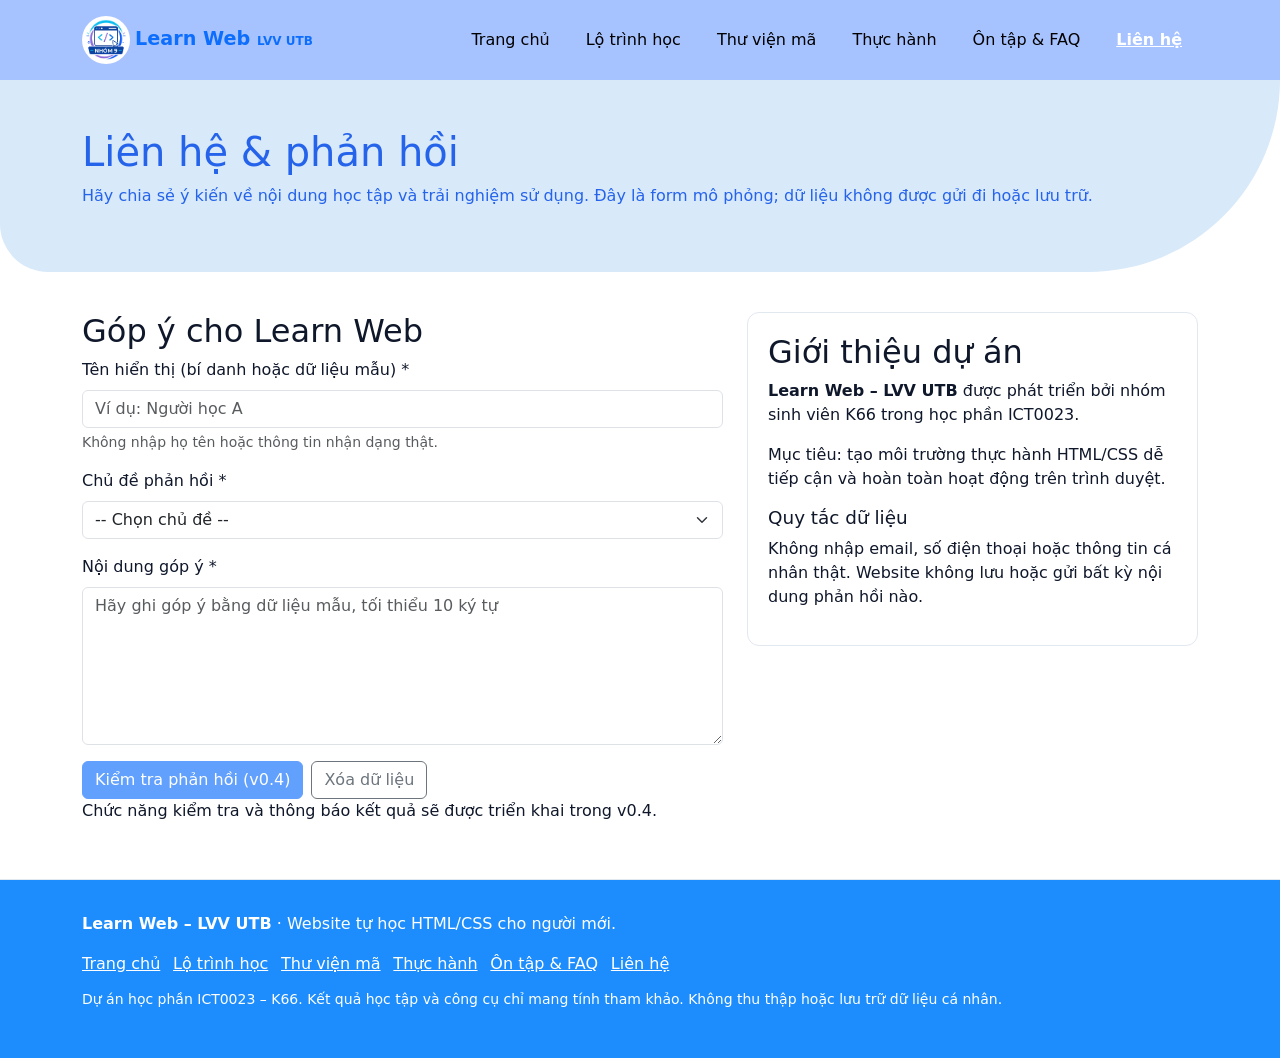
==== contact.html @ ce124f06 "Khởi tạo phiên bản đầu tiên, upfile html" ====
<!DOCTYPE html>
<html lang="vi">
<head>
  <meta charset="UTF-8">
  <meta name="viewport" content="width=device-width, initial-scale=1.0">
  <meta name="description" content="Góp ý mô phỏng cho dự án Learn Web">
  <title>Liên hệ và phản hồi | Learn Web – LVV UTB</title>
  <link rel="stylesheet" href="https://cdn.jsdelivr.net/npm/bootstrap@5.3.3/dist/css/bootstrap.min.css">
  <link rel="stylesheet" href="css/style.css">
  <link rel="icon" href="images/logo.png" type="image/png" sizes="32x32" >
</head>
<body>
  <a class="skip-link" href="#main-content">Bỏ qua menu đến nội dung chính</a>
  <header class="site-header">
    <div class="container header-inner">
      <div class="logo-container">
        <img class="logo" src="images/logo.jpg" alt="Learn Web – LVV UTB" width="48" height="48">
        <a class="site-logo" href="index.html" aria-label="Learn Web – LVV UTB, về trang chủ">Learn Web <span>LVV UTB</span></a>
      </div>      
      <nav class="site-nav" aria-label="Điều hướng chính">
        <ul class="nav nav-list"><li class="nav-item"><a class="nav-link" href="index.html">Trang chủ</a></li>
<li class="nav-item"><a class="nav-link" href="lessons.html">Lộ trình học</a></li>
<li class="nav-item"><a class="nav-link" href="library.html">Thư viện mã</a></li>
<li class="nav-item"><a class="nav-link" href="playground.html">Thực hành</a></li>
<li class="nav-item"><a class="nav-link" href="quiz.html">Ôn tập & FAQ</a></li>
<li class="nav-item"><a class="nav-link active" href="contact.html" aria-current="page">Liên hệ</a></li></ul>
      </nav>
    </div>
  </header>
  <main id="main-content" class="site-main">
    <section class="page-heading"><div class="container"><h1>Liên hệ & phản hồi</h1><p>Hãy chia sẻ ý kiến về nội dung học tập và trải nghiệm sử dụng. Đây là form mô phỏng; dữ liệu không được gửi đi hoặc lưu trữ.</p></div></section>
    <section class="page-section"><div class="container"><div class="row g-4"><div class="col-12 col-lg-7"><h2>Góp ý cho Learn Web</h2><form id="feedback-form" novalidate><div class="mb-3"><label class="form-label" for="feedback-name">Tên hiển thị (bí danh hoặc dữ liệu mẫu) *</label><input class="form-control" id="feedback-name" name="name" type="text" maxlength="60" required placeholder="Ví dụ: Người học A"><p class="form-text">Không nhập họ tên hoặc thông tin nhận dạng thật.</p><p id="name-error" class="field-error" aria-live="polite"></p></div><div class="mb-3"><label class="form-label" for="feedback-topic">Chủ đề phản hồi *</label><select class="form-select" id="feedback-topic" name="topic" required><option value="">-- Chọn chủ đề --</option><option value="content">Nội dung bài học</option><option value="interface">Giao diện</option><option value="features">Công cụ thực hành</option><option value="other">Khác</option></select><p id="topic-error" class="field-error" aria-live="polite"></p></div><div class="mb-3"><label class="form-label" for="feedback-message">Nội dung góp ý *</label><textarea class="form-control" id="feedback-message" name="message" rows="6" minlength="10" maxlength="500" required placeholder="Hãy ghi góp ý bằng dữ liệu mẫu, tối thiểu 10 ký tự"></textarea><p id="message-error" class="field-error" aria-live="polite"></p></div><div class="d-flex gap-2"><button class="btn btn-primary" type="button" id="submit-feedback" disabled>Kiểm tra phản hồi (v0.4)</button><button class="btn btn-outline-secondary" type="reset">Xóa dữ liệu</button></div><p id="feedback-status" role="status">Chức năng kiểm tra và thông báo kết quả sẽ được triển khai trong v0.4.</p></form></div><div class="col-12 col-lg-5"><aside class="content-card"><h2>Giới thiệu dự án</h2><p><strong>Learn Web – LVV UTB</strong> được phát triển bởi nhóm sinh viên K66 trong học phần ICT0023.</p><p>Mục tiêu: tạo môi trường thực hành HTML/CSS dễ tiếp cận và hoàn toàn hoạt động trên trình duyệt.</p><h3>Quy tắc dữ liệu</h3><p>Không nhập email, số điện thoại hoặc thông tin cá nhân thật. Website không lưu hoặc gửi bất kỳ nội dung phản hồi nào.</p></aside></div></div></div></section>
  </main>
  <footer class="site-footer">
    <div class="container">
      <p><strong>Learn Web – LVV UTB</strong> · Website tự học HTML/CSS cho người mới.</p>
      <nav aria-label="Liên kết chân trang" class="footer-nav"><a href="index.html">Trang chủ</a> <a href="lessons.html">Lộ trình học</a> <a href="library.html">Thư viện mã</a> <a href="playground.html">Thực hành</a> <a href="quiz.html">Ôn tập & FAQ</a> <a href="contact.html">Liên hệ</a></nav>
      <p class="small">Dự án học phần ICT0023 – K66. Kết quả học tập và công cụ chỉ mang tính tham khảo. Không thu thập hoặc lưu trữ dữ liệu cá nhân.</p>
    </div>
  </footer>
</body>
</html>
---- css/style.css ----
:root { color-scheme: light; }
body { color: #0f172a; background: #fff; }
a { overflow-wrap: anywhere; }
.site-header {background: #a7c3ff; display: flex; position: sticky; top: 0; z-index: 100;}
.header-inner { padding-top: 1rem; padding-bottom: 1rem; display: flex; flex-wrap: wrap; align-items: center; gap: 1rem; justify-content: space-between; }
.logo { border-radius: 50%; }
.site-logo { font-weight: 700; text-decoration: none; font-size: 1.2rem; }
.site-logo span { font-size: .75rem; }
.nav-list { gap: .25rem; }
.nav-list .nav-link { color: #000000; }
.nav-list .nav-link.active { font-weight: 700; color: #ffffff; text-decoration: underline; }
.hero, .page-heading { background: #d8e9fa; padding: 3rem 0; border-bottom-left-radius: 50px; border-bottom-right-radius: 200px; }
.hero { padding: 4rem 0; color: #2563eb;}
.hero h1 { max-width: 740px; color: #2563eb}
.hero p { max-width: 740px; color: #2563eb}
.page-heading {color: #2563eb;}
.eyebrow, .meta { color: #475569; font-size: .9rem; }
.page-section { padding: 2.5rem 0; }
.page-section > .container > h2 { margin-bottom: 1.2rem; }
.content-card { border: 1px solid #e2e8f0; border-radius: 12px; padding: 1.25rem; }
.content-card h3 { font-size: 1.15rem; }
pre { background: #0f172a; color: #e2e8f0; border-radius: 8px; padding: 1rem; overflow-x: auto; white-space: pre-wrap; overflow-wrap: anywhere; }
pre code { color: inherit; }
.code-input { font-family: Consolas, monospace; }
.preview-frame { width: 100%; height: 220px; border: 1px solid #cbd5e1; background: #fff; }
.faq-item { padding: 1rem; border: 1px solid #e2e8f0; border-radius: 8px; margin-bottom: .75rem; }
.faq-item summary { cursor: pointer; font-weight: 600; }
.faq-item p { margin: 1rem 0 0; }
.field-error { color: #b91c1c; }
.site-footer { background: #1d8dfd; border-top: 1px solid #e2e8f0; padding: 2rem 0; color: white}
.footer-nav { display: flex; gap: .8rem; flex-wrap: wrap; margin-bottom: .8rem; }
.footer-nav a { color: white; }
.skip-link { position: absolute; left: -9999px; top: 0; z-index: 100; background: white; padding: .5rem; }
.skip-link:focus { left: .5rem; }
:focus-visible { outline: 3px solid #2563eb; outline-offset: 3px; }
@media (max-width: 767px) { .header-inner { display: block; } .nav-list { margin-top: 1rem; } .hero { padding: 2.5rem 0; } }
/* Đảm bảo body hoặc container không làm xuất hiện thanh cuộn ngang khi trượt */
html, body {
  overflow-x: hidden;
  width: 100%;
}
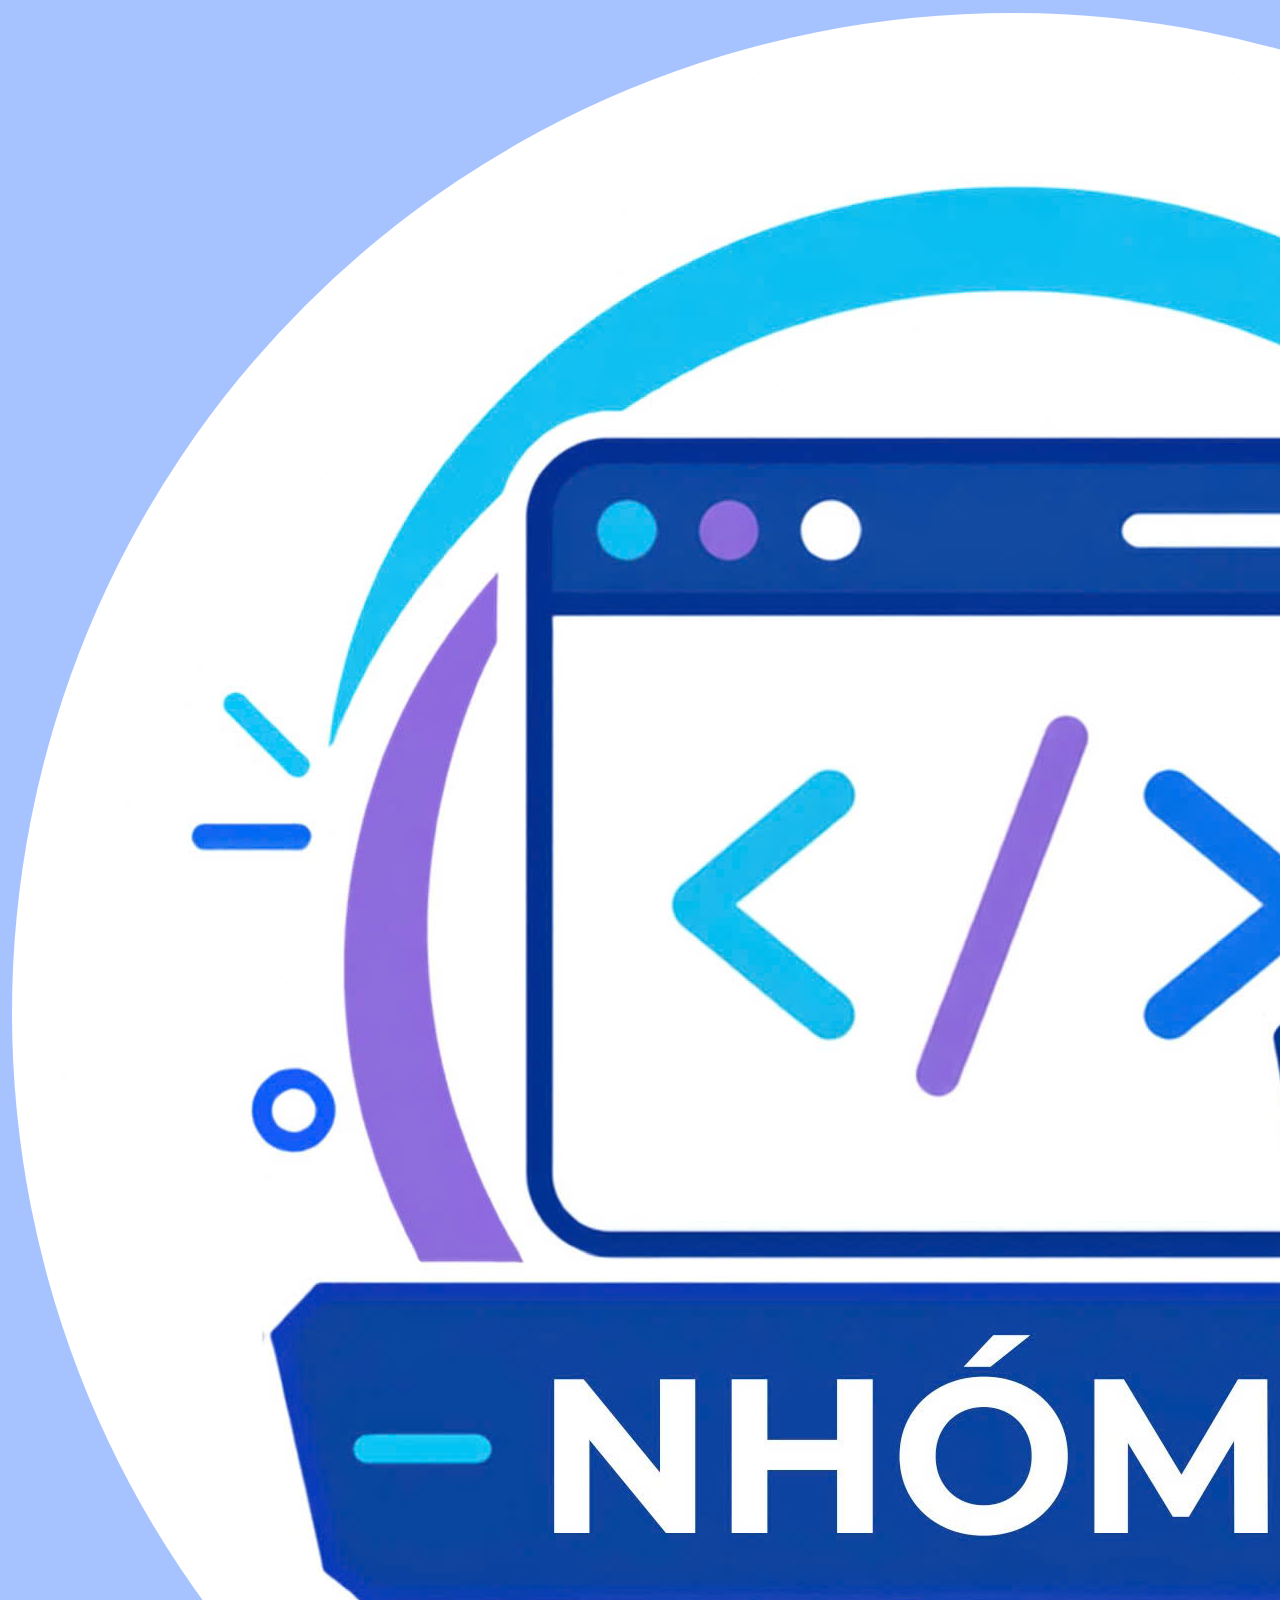
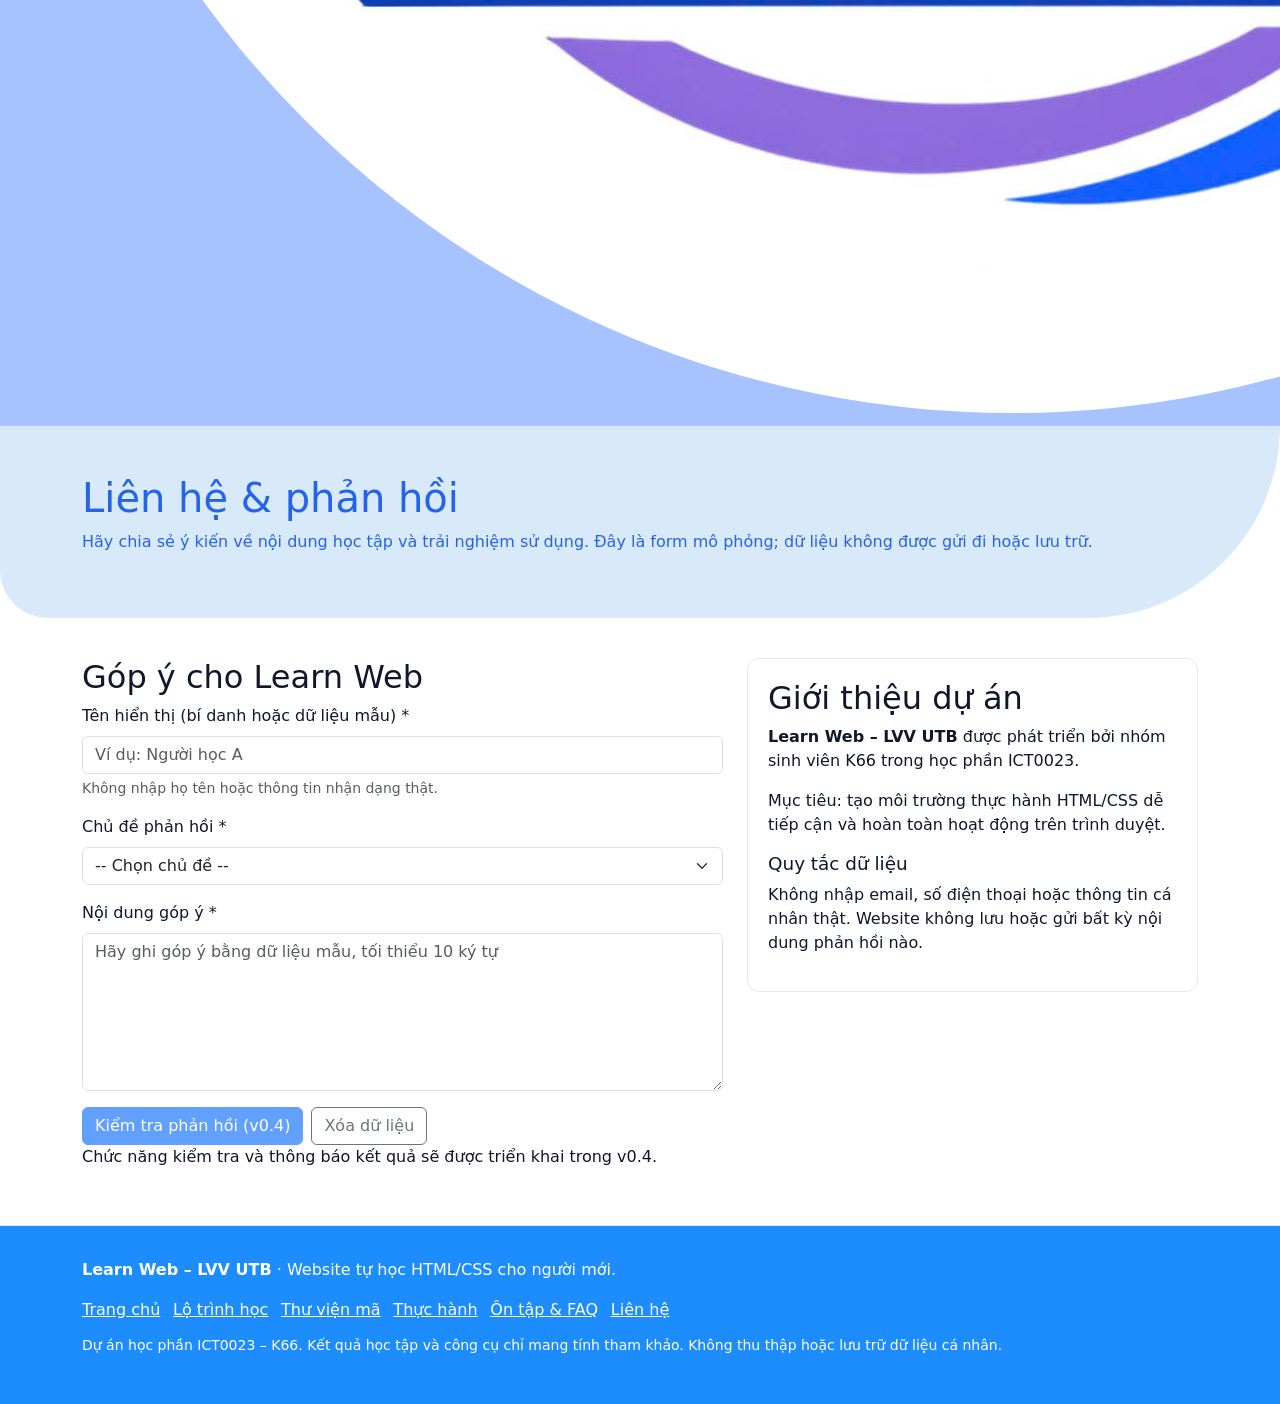
==== commit 0c4c9538: "Add files via upload" ====
--- a/contact.html
+++ b/contact.html
@@ -1,42 +1,97 @@
 <!DOCTYPE html>
 <html lang="vi">
-<head>
-  <meta charset="UTF-8">
-  <meta name="viewport" content="width=device-width, initial-scale=1.0">
-  <meta name="description" content="Góp ý mô phỏng cho dự án Learn Web">
-  <title>Liên hệ và phản hồi | Learn Web – LVV UTB</title>
-  <link rel="stylesheet" href="https://cdn.jsdelivr.net/npm/bootstrap@5.3.3/dist/css/bootstrap.min.css">
-  <link rel="stylesheet" href="css/style.css">
-  <link rel="icon" href="images/logo.png" type="image/png" sizes="32x32" >
-</head>
-<body>
-  <a class="skip-link" href="#main-content">Bỏ qua menu đến nội dung chính</a>
-  <header class="site-header">
-    <div class="container header-inner">
-      <div class="logo-container">
-        <img class="logo" src="images/logo.jpg" alt="Learn Web – LVV UTB" width="48" height="48">
-        <a class="site-logo" href="index.html" aria-label="Learn Web – LVV UTB, về trang chủ">Learn Web <span>LVV UTB</span></a>
-      </div>      
-      <nav class="site-nav" aria-label="Điều hướng chính">
-        <ul class="nav nav-list"><li class="nav-item"><a class="nav-link" href="index.html">Trang chủ</a></li>
-<li class="nav-item"><a class="nav-link" href="lessons.html">Lộ trình học</a></li>
-<li class="nav-item"><a class="nav-link" href="library.html">Thư viện mã</a></li>
-<li class="nav-item"><a class="nav-link" href="playground.html">Thực hành</a></li>
-<li class="nav-item"><a class="nav-link" href="quiz.html">Ôn tập & FAQ</a></li>
-<li class="nav-item"><a class="nav-link active" href="contact.html" aria-current="page">Liên hệ</a></li></ul>
+  <head>
+    <meta charset="utf-8">
+    <meta content="width=device-width, initial-scale=1.0" name="viewport">
+    <meta content="Góp ý mô phỏng cho dự án Learn Web" name="description">
+    <title>Liên hệ và phản hồi | Learn Web – LVV UTB</title>
+    <link rel="icon" href="images/logo.png" type="image/png">
+    <link href="https://cdn.jsdelivr.net/npm/bootstrap@5.3.3/dist/css/bootstrap.min.css" rel="stylesheet">
+    <link href="css/style.css" rel="stylesheet">
+  </head>
+  <body class="page-contact">
+    <a class="skip-link" href="#main-content">Bỏ qua menu đến nội dung chính</a>
+    <header class="site-header">
+      <nav aria-label="Điều hướng chính" class="navbar navbar-expand-lg">
+        <div class="container">
+          <a aria-label="Learn Web – LVV UTB, về trang chủ" class="navbar-brand" href="index.html"><img alt="Logo Learn Web" class="brand-icon" src="images/logo.jpg" style="border-radius: 50%;"><span class="brand-name">Learn Web <small>LVV UTB</small></span></a>
+          <button aria-controls="primaryNav" aria-expanded="false" aria-label="Mở hoặc đóng menu" class="navbar-toggler" data-bs-target="#primaryNav" data-bs-toggle="collapse" type="button"><span class="navbar-toggler-icon"></span></button>
+          <div class="collapse navbar-collapse" id="primaryNav">
+            <ul class="navbar-nav ms-auto align-items-lg-center gap-lg-1">
+              <li class="nav-item"><a class="nav-link" href="index.html">Trang chủ</a></li>
+              <li class="nav-item"><a class="nav-link" href="lessons.html">Lộ trình học</a></li>
+              <li class="nav-item"><a class="nav-link" href="library.html">Thư viện mã</a></li>
+              <li class="nav-item"><a class="nav-link" href="playground.html">Thực hành</a></li>
+              <li class="nav-item"><a class="nav-link" href="quiz.html">Ôn tập &amp; FAQ</a></li>
+              <li class="nav-item"><a aria-current="page" class="nav-link active" href="contact.html">Liên hệ</a></li>
+            </ul>
+          </div>
+        </div>
       </nav>
-    </div>
-  </header>
-  <main id="main-content" class="site-main">
-    <section class="page-heading"><div class="container"><h1>Liên hệ & phản hồi</h1><p>Hãy chia sẻ ý kiến về nội dung học tập và trải nghiệm sử dụng. Đây là form mô phỏng; dữ liệu không được gửi đi hoặc lưu trữ.</p></div></section>
-    <section class="page-section"><div class="container"><div class="row g-4"><div class="col-12 col-lg-7"><h2>Góp ý cho Learn Web</h2><form id="feedback-form" novalidate><div class="mb-3"><label class="form-label" for="feedback-name">Tên hiển thị (bí danh hoặc dữ liệu mẫu) *</label><input class="form-control" id="feedback-name" name="name" type="text" maxlength="60" required placeholder="Ví dụ: Người học A"><p class="form-text">Không nhập họ tên hoặc thông tin nhận dạng thật.</p><p id="name-error" class="field-error" aria-live="polite"></p></div><div class="mb-3"><label class="form-label" for="feedback-topic">Chủ đề phản hồi *</label><select class="form-select" id="feedback-topic" name="topic" required><option value="">-- Chọn chủ đề --</option><option value="content">Nội dung bài học</option><option value="interface">Giao diện</option><option value="features">Công cụ thực hành</option><option value="other">Khác</option></select><p id="topic-error" class="field-error" aria-live="polite"></p></div><div class="mb-3"><label class="form-label" for="feedback-message">Nội dung góp ý *</label><textarea class="form-control" id="feedback-message" name="message" rows="6" minlength="10" maxlength="500" required placeholder="Hãy ghi góp ý bằng dữ liệu mẫu, tối thiểu 10 ký tự"></textarea><p id="message-error" class="field-error" aria-live="polite"></p></div><div class="d-flex gap-2"><button class="btn btn-primary" type="button" id="submit-feedback" disabled>Kiểm tra phản hồi (v0.4)</button><button class="btn btn-outline-secondary" type="reset">Xóa dữ liệu</button></div><p id="feedback-status" role="status">Chức năng kiểm tra và thông báo kết quả sẽ được triển khai trong v0.4.</p></form></div><div class="col-12 col-lg-5"><aside class="content-card"><h2>Giới thiệu dự án</h2><p><strong>Learn Web – LVV UTB</strong> được phát triển bởi nhóm sinh viên K66 trong học phần ICT0023.</p><p>Mục tiêu: tạo môi trường thực hành HTML/CSS dễ tiếp cận và hoàn toàn hoạt động trên trình duyệt.</p><h3>Quy tắc dữ liệu</h3><p>Không nhập email, số điện thoại hoặc thông tin cá nhân thật. Website không lưu hoặc gửi bất kỳ nội dung phản hồi nào.</p></aside></div></div></div></section>
-  </main>
-  <footer class="site-footer">
-    <div class="container">
-      <p><strong>Learn Web – LVV UTB</strong> · Website tự học HTML/CSS cho người mới.</p>
-      <nav aria-label="Liên kết chân trang" class="footer-nav"><a href="index.html">Trang chủ</a> <a href="lessons.html">Lộ trình học</a> <a href="library.html">Thư viện mã</a> <a href="playground.html">Thực hành</a> <a href="quiz.html">Ôn tập & FAQ</a> <a href="contact.html">Liên hệ</a></nav>
-      <p class="small">Dự án học phần ICT0023 – K66. Kết quả học tập và công cụ chỉ mang tính tham khảo. Không thu thập hoặc lưu trữ dữ liệu cá nhân.</p>
-    </div>
-  </footer>
-</body>
+    </header>
+    <main class="site-main" id="main-content">
+      <section class="page-heading">
+        <div class="container">
+          <h1>Liên hệ &amp; phản hồi</h1>
+          <p>Hãy chia sẻ ý kiến về nội dung học tập và trải nghiệm sử dụng. Đây là form mô phỏng; dữ liệu không được gửi đi hoặc lưu trữ.</p>
+        </div>
+      </section>
+      <section class="page-section">
+        <div class="container">
+          <div class="row g-4">
+            <div class="col-12 col-lg-7">
+              <h2>Góp ý cho Learn Web</h2>
+              <form id="feedback-form" novalidate="">
+                <div class="mb-3">
+                  <label class="form-label" for="feedback-name">Tên hiển thị (bí danh hoặc dữ liệu mẫu) *</label>
+                  <input class="form-control" id="feedback-name" maxlength="60" name="name" placeholder="Ví dụ: Người học A" required="" type="text">
+                  <p class="form-text">Không nhập họ tên hoặc thông tin nhận dạng thật.</p>
+                  <p aria-live="polite" class="field-error" id="name-error"></p>
+                </div>
+                <div class="mb-3">
+                  <label class="form-label" for="feedback-topic">Chủ đề phản hồi *</label>
+                  <select class="form-select" id="feedback-topic" name="topic" required=""><option value="">-- Chọn chủ đề --</option><option value="content">Nội dung bài học</option><option value="interface">Giao diện</option><option value="features">Công cụ thực hành</option><option value="other">Khác</option></select>
+                  <p aria-live="polite" class="field-error" id="topic-error"></p>
+                </div>
+                <div class="mb-3">
+                  <label class="form-label" for="feedback-message">Nội dung góp ý *</label>
+                  <textarea class="form-control" id="feedback-message" maxlength="500" minlength="10" name="message" placeholder="Hãy ghi góp ý bằng dữ liệu mẫu, tối thiểu 10 ký tự" required="" rows="6"></textarea>
+                  <p aria-live="polite" class="field-error" id="message-error"></p>
+                </div>
+                <div class="d-flex gap-2">
+                  <button class="btn btn-primary" disabled="" id="submit-feedback" type="button">Kiểm tra phản hồi (v0.4)</button>
+                  <button class="btn btn-outline-secondary" type="reset">Xóa dữ liệu</button>
+                </div>
+                <p id="feedback-status" role="status">Chức năng kiểm tra và thông báo kết quả sẽ được triển khai trong v0.4.</p>
+              </form>
+            </div>
+            <div class="col-12 col-lg-5">
+              <aside class="content-card">
+                <h2>Giới thiệu dự án</h2>
+                <p><strong>Learn Web – LVV UTB</strong> được phát triển bởi nhóm sinh viên K66 trong học phần ICT0023.</p>
+                <p>Mục tiêu: tạo môi trường thực hành HTML/CSS dễ tiếp cận và hoàn toàn hoạt động trên trình duyệt.</p>
+                <h3>Quy tắc dữ liệu</h3>
+                <p>Không nhập email, số điện thoại hoặc thông tin cá nhân thật. Website không lưu hoặc gửi bất kỳ nội dung phản hồi nào.</p>
+              </aside>
+            </div>
+          </div>
+        </div>
+      </section>
+    </main>
+    <footer class="site-footer">
+      <div class="container">
+        <p><strong>Learn Web – LVV UTB</strong> · Website tự học HTML/CSS cho người mới.</p>
+        <nav aria-label="Liên kết chân trang" class="footer-nav">
+          <a href="index.html">Trang chủ</a>
+          <a href="lessons.html">Lộ trình học</a>
+          <a href="library.html">Thư viện mã</a>
+          <a href="playground.html">Thực hành</a>
+          <a href="quiz.html">Ôn tập &amp; FAQ</a>
+          <a href="contact.html">Liên hệ</a>
+        </nav>
+        <p class="small">Dự án học phần ICT0023 – K66. Kết quả học tập và công cụ chỉ mang tính tham khảo. Không thu thập hoặc lưu trữ dữ liệu cá nhân.</p>
+      </div>
+    </footer>
+    <script src="https://cdn.jsdelivr.net/npm/bootstrap@5.3.3/dist/js/bootstrap.bundle.min.js"></script>
+  </body>
 </html>
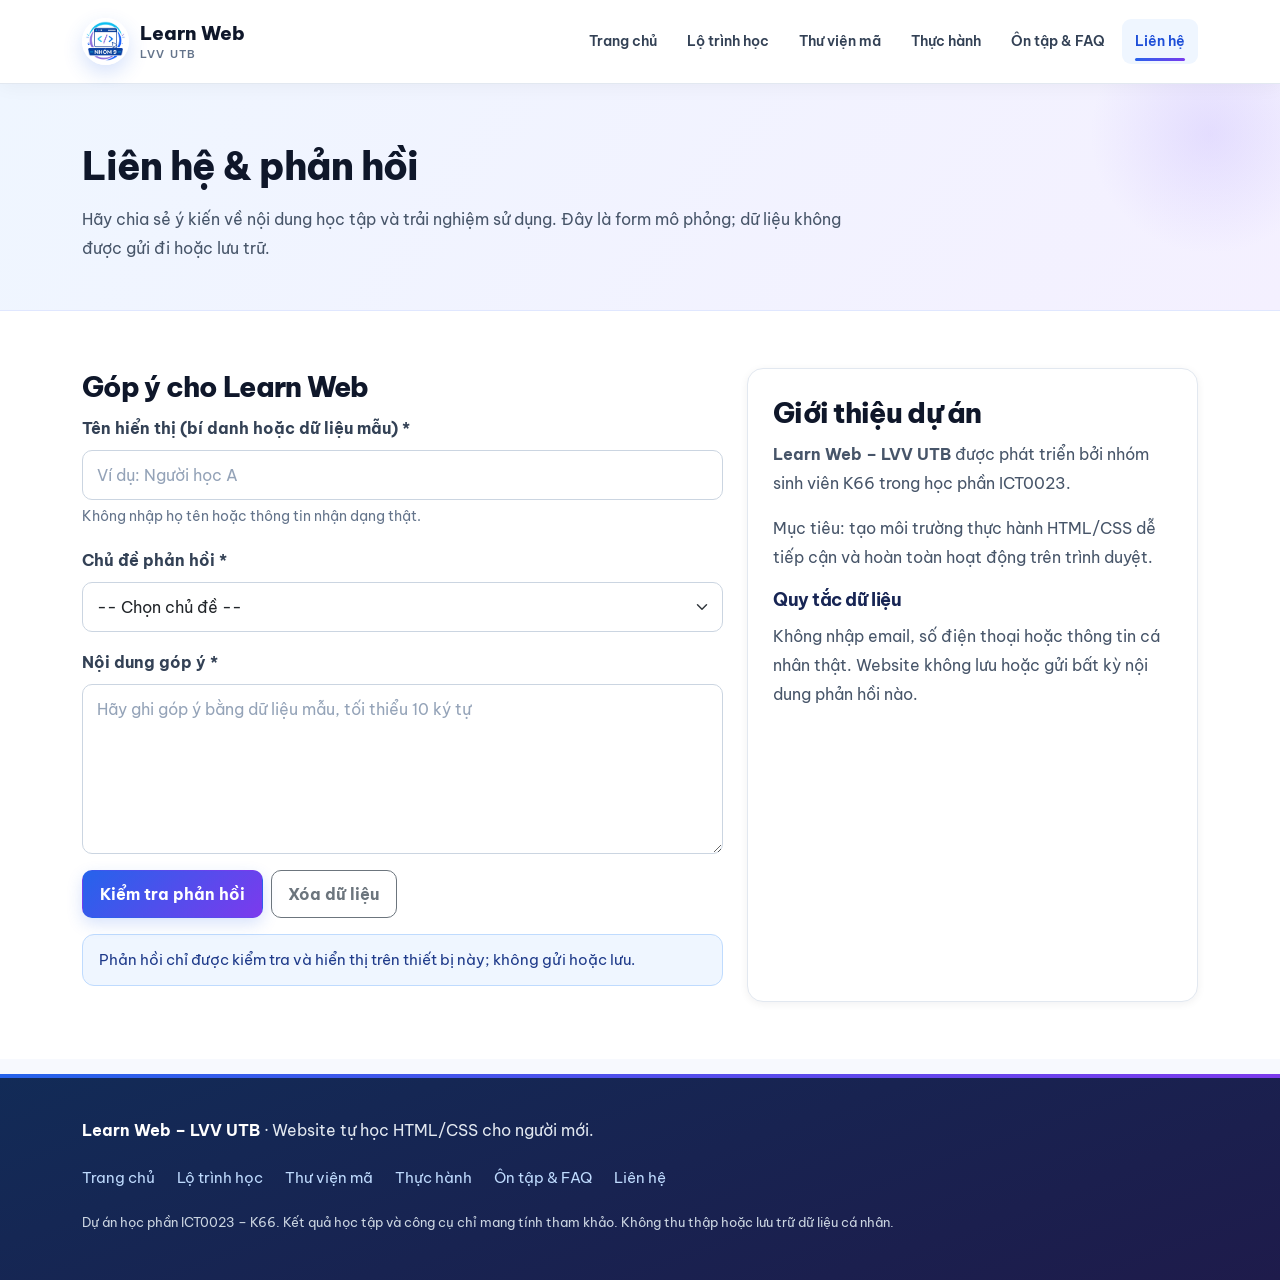
==== commit 66b2e088: "Fix contact" ====
--- a/contact.html
+++ b/contact.html
@@ -59,10 +59,10 @@
                   <p aria-live="polite" class="field-error" id="message-error"></p>
                 </div>
                 <div class="d-flex gap-2">
-                  <button class="btn btn-primary" disabled="" id="submit-feedback" type="button">Kiểm tra phản hồi (v0.4)</button>
+                  <button class="btn btn-primary" id="submit-feedback" type="button">Kiểm tra phản hồi</button>
                   <button class="btn btn-outline-secondary" type="reset">Xóa dữ liệu</button>
                 </div>
-                <p id="feedback-status" role="status">Chức năng kiểm tra và thông báo kết quả sẽ được triển khai trong v0.4.</p>
+                <p id="feedback-status" role="status">Phản hồi chỉ được kiểm tra và hiển thị trên thiết bị này; không gửi hoặc lưu.</p>
               </form>
             </div>
             <div class="col-12 col-lg-5">
@@ -93,5 +93,6 @@
       </div>
     </footer>
     <script src="https://cdn.jsdelivr.net/npm/bootstrap@5.3.3/dist/js/bootstrap.bundle.min.js"></script>
-  </body>
+    <script src="js/contact.js" defer></script>
+</body>
 </html>
--- a/css/style.css
+++ b/css/style.css
@@ -1,41 +1,809 @@
-:root { color-scheme: light; }
-body { color: #0f172a; background: #fff; }
-a { overflow-wrap: anywhere; }
-.site-header {background: #a7c3ff; display: flex; position: sticky; top: 0; z-index: 100;}
-.header-inner { padding-top: 1rem; padding-bottom: 1rem; display: flex; flex-wrap: wrap; align-items: center; gap: 1rem; justify-content: space-between; }
-.logo { border-radius: 50%; }
-.site-logo { font-weight: 700; text-decoration: none; font-size: 1.2rem; }
-.site-logo span { font-size: .75rem; }
-.nav-list { gap: .25rem; }
-.nav-list .nav-link { color: #000000; }
-.nav-list .nav-link.active { font-weight: 700; color: #ffffff; text-decoration: underline; }
-.hero, .page-heading { background: #d8e9fa; padding: 3rem 0; border-bottom-left-radius: 50px; border-bottom-right-radius: 200px; }
-.hero { padding: 4rem 0; color: #2563eb;}
-.hero h1 { max-width: 740px; color: #2563eb}
-.hero p { max-width: 740px; color: #2563eb}
-.page-heading {color: #2563eb;}
-.eyebrow, .meta { color: #475569; font-size: .9rem; }
-.page-section { padding: 2.5rem 0; }
-.page-section > .container > h2 { margin-bottom: 1.2rem; }
-.content-card { border: 1px solid #e2e8f0; border-radius: 12px; padding: 1.25rem; }
-.content-card h3 { font-size: 1.15rem; }
-pre { background: #0f172a; color: #e2e8f0; border-radius: 8px; padding: 1rem; overflow-x: auto; white-space: pre-wrap; overflow-wrap: anywhere; }
-pre code { color: inherit; }
-.code-input { font-family: Consolas, monospace; }
-.preview-frame { width: 100%; height: 220px; border: 1px solid #cbd5e1; background: #fff; }
-.faq-item { padding: 1rem; border: 1px solid #e2e8f0; border-radius: 8px; margin-bottom: .75rem; }
-.faq-item summary { cursor: pointer; font-weight: 600; }
-.faq-item p { margin: 1rem 0 0; }
-.field-error { color: #b91c1c; }
-.site-footer { background: #1d8dfd; border-top: 1px solid #e2e8f0; padding: 2rem 0; color: white}
-.footer-nav { display: flex; gap: .8rem; flex-wrap: wrap; margin-bottom: .8rem; }
-.footer-nav a { color: white; }
-.skip-link { position: absolute; left: -9999px; top: 0; z-index: 100; background: white; padding: .5rem; }
-.skip-link:focus { left: .5rem; }
-:focus-visible { outline: 3px solid #2563eb; outline-offset: 3px; }
-@media (max-width: 767px) { .header-inner { display: block; } .nav-list { margin-top: 1rem; } .hero { padding: 2.5rem 0; } }
-/* Đảm bảo body hoặc container không làm xuất hiện thanh cuộn ngang khi trượt */
-html, body {
-  overflow-x: hidden;
+@import url("https://fonts.googleapis.com/css2?family=Be+Vietnam+Pro:wght@400;500;600;700;800&display=swap");
+:root {
+  --brand: #2563eb;
+  --brand-dark: #1d4ed8;
+  --accent: #7c3aed;
+  --ink: #0f172a;
+  --muted: #64748b;
+  --canvas: #f7f9fe;
+  --line: #e2e8f0;
+  --surface: #fff;
+  --round: 16px;
+}
+* {
+  box-sizing: border-box;
+}
+html {
+  scroll-behavior: smooth;
+}
+body {
+  font-family: "Be Vietnam Pro",system-ui,-apple-system,"Segoe UI",sans-serif;
+  background: var(--canvas);
+  color: var(--ink);
+  line-height: 1.75;
+  margin: 0;
+}
+a {
+  overflow-wrap: anywhere;
+}
+img {
+  max-width: 100%;
+}
+h1, h2, h3 {
+  line-height: 1.35;
+  letter-spacing: -.025em;
+  font-weight: 700;
+}
+h2 {
+  font-size: clamp(1.45rem,2.2vw,2rem);
+}
+h3 {
+  font-size: 1.15rem;
+}
+p {
+  margin-bottom: 1rem;
+}
+:focus-visible {
+  outline: 3px solid #f59e0b !important;
+  outline-offset: 3px;
+}
+.skip-link {
+  position: fixed;
+  top: -120px;
+  left: 12px;
+  z-index: 2000;
+  background: #fff;
+  color: var(--brand);
+  padding: 10px 16px;
+  border-radius: 8px;
+}
+.skip-link:focus {
+  top: 12px;
+}
+.site-header {
+  position: sticky;
+  top: 0;
+  z-index: 1030;
+  background: rgba(255,255,255,.97);
+  border-bottom: 1px solid var(--line);
+  box-shadow: 0 3px 18px rgba(15,23,42,.045);
+}
+.site-header .navbar {
+  padding: 13px 0;
+}
+.navbar-brand {
+  display: flex;
+  align-items: center;
+  gap: 11px;
+  color: var(--ink);
+  white-space: normal;
+  margin-right: 20px;
+}
+.brand-icon {
+  display: inline-grid;
+  place-items: center;
+  background: linear-gradient(135deg,var(--brand),var(--accent));
+  color: #fff;
+  border-radius: 12px;
+  width: 47px;
+  height: 47px;
+  font-size: 1rem;
+  font-weight: 800;
+  box-shadow: 0 8px 20px #2563eb30;
+}
+.brand-name {
+  display: flex;
+  flex-direction: column;
+  font-size: 1.17rem;
+  font-weight: 800;
+  line-height: 1.22;
+}
+.brand-name small {
+  font-weight: 600;
+  font-size: .66rem;
+  color: var(--muted);
+  letter-spacing: .11em;
+  margin-top: 3px;
+}
+.navbar-nav .nav-link {
+  border-radius: 9px;
+  color: #334155;
+  font-weight: 600;
+  font-size: .85rem;
+  padding: 10px 13px !important;
+  transition: background .2s,color .2s;
+}
+.navbar-nav .nav-link:hover, .navbar-nav .nav-link.active {
+  background: #eff6ff;
+  color: var(--brand-dark);
+}
+.navbar-toggler {
+  border-color: var(--line);
+  padding: 7px 10px;
+}
+.hero {
+  position: relative;
+  background: radial-gradient(circle at 88% 7%,#e2e5ff 0,transparent 38%),linear-gradient(125deg,#eff6ff,#fbfcff 65%);
+  padding: clamp(55px,7vw,105px) 0 70px;
+  overflow: hidden;
+}
+.hero-inner {
+  display: grid;
+  grid-template-columns: minmax(0,1.05fr) minmax(0,.95fr);
+  gap: clamp(20px,5vw,75px);
+  align-items: center;
+}
+.hero-inner>p {
+  grid-column: 1;
+  margin: 0 0 8px;
+}
+.hero-inner>.eyebrow {
+  align-self: end;
+}
+.hero-inner>h1 {
+  grid-column: 1;
+  font-size: clamp(2.1rem,4.3vw,3.65rem);
+  line-height: 1.18;
+  color: var(--ink);
+  margin: 3px 0 12px;
+  font-weight: 800;
+}
+.hero-inner>p:not(.eyebrow) {
+  color: #475569;
+  font-size: 1rem;
+  max-width: 570px;
+}
+.hero-inner>p:has(.btn) {
+  margin-top: 16px;
+  display: flex;
+  gap: 12px;
+  flex-wrap: wrap;
+}
+.eyebrow {
+  font-weight: 700;
+  color: var(--brand-dark);
+  font-size: .82rem;
+  letter-spacing: .03em;
+  text-transform: uppercase;
+}
+.hero-illustration {
+  grid-column: 2;
+  grid-row: 1 / span 4;
+  background: #111b30;
+  box-shadow: 0 25px 60px #17255425;
+  border: 1px solid #334155;
+  border-radius: 20px;
+  overflow: hidden;
+  transform: rotate(1deg);
+}
+.editor-head {
+  height: 45px;
+  background: #18263e;
+  display: flex;
+  align-items: center;
+  gap: 6px;
+  padding: 0 14px;
+  border-bottom: 1px solid #334155;
+}
+.editor-dot {
+  display: inline-block;
+  width: 10px;
+  height: 10px;
+  border-radius: 50%;
+  background: #f87171;
+}
+.editor-dot:nth-child(2) {
+  background: #fbbf24;
+}
+.editor-dot:nth-child(3) {
+  background: #34d399;
+}
+.editor-filename {
+  margin-left: 12px;
+  font: 500 .76rem Consolas,monospace;
+  color: #94a3b8;
+}
+.editor-body {
+  padding: 24px 14px;
+  font: clamp(.68rem,1.3vw,.93rem)/1.9 Consolas,monospace;
+  color: #e2e8f0;
+}
+.editor-body p {
+  margin: 0;
+  white-space: nowrap;
+}
+.line-no {
+  display: inline-block;
+  color: #64748b;
+  width: 30px;
+  user-select: none;
+}
+.syntax-blue {
+  color: #7dd3fc;
+}
+.syntax-gold {
+  color: #fcd34d;
+}
+.syntax-muted {
+  color: #94a3b8;
+}
+.editor-output {
+  background: #1e293b;
+  padding: 12px 17px;
+  color: #cbd5e1;
+  font-size: .8rem;
+}
+.editor-output span {
+  color: #4ade80;
+}
+.btn {
+  font-weight: 650;
+  border-radius: 10px;
+  padding: .7rem 1.05rem;
+  transition: transform .2s,box-shadow .2s;
+}
+.btn:hover:not(:disabled) {
+  transform: translateY(-1px);
+}
+.btn-primary {
+  background: var(--brand);
+  border-color: var(--brand);
+}
+.btn-primary:hover {
+  background: var(--brand-dark);
+  border-color: var(--brand-dark);
+  box-shadow: 0 8px 18px #2563eb30;
+}
+.btn-outline-primary {
+  color: var(--brand-dark);
+  border-color: #a5b4fc;
+  background: white;
+}
+.btn-hero-info {
+  background: transparent;
+  color: var(--brand-dark);
+  border: 1px solid transparent;
+}
+.btn:disabled {
+  opacity: .58;
+  cursor: not-allowed;
+}
+.page-heading {
+  background: linear-gradient(125deg,#eff6ff,#f4f0ff);
+  padding: 57px 0 48px;
+  border-bottom: 1px solid #e0e7ff;
+}
+.page-heading h1 {
+  font-size: clamp(1.85rem,3vw,2.7rem);
+  margin: 0 0 12px;
+}
+.page-heading p {
+  color: #475569;
+  max-width: 790px;
+  margin: 0;
+}
+.page-section {
+  padding: 57px 0;
+}
+.page-section+.page-section {
+  padding-top: 14px;
+}
+.page-section>.container>h2 {
+  margin: 0 0 24px;
+}
+.page-section:nth-of-type(even) {
+  background: #fff;
+}
+.content-card {
+  height: 100%;
+  border: 1px solid var(--line);
+  background: #fff;
+  border-radius: var(--round);
+  padding: 25px;
+  box-shadow: 0 4px 15px #0f172a08;
+  transition: border-color .2s,box-shadow .2s,transform .2s;
+}
+.content-card:hover {
+  border-color: #c7d2fe;
+  box-shadow: 0 13px 30px #1e3a8a0f;
+  transform: translateY(-2px);
+}
+.content-card h3 {
+  color: #172554;
+  margin: 6px 0 10px;
+  font-size: 1.13rem;
+}
+.content-card p {
+  color: #475569;
+}
+.content-card .meta, .meta {
+  font-size: .79rem;
+  font-weight: 700;
+  color: var(--brand-dark);
+  letter-spacing: .025em;
+}
+.content-card a {
+  font-weight: 650;
+}
+.steps {
+  counter-reset: step;
+  list-style: none;
+  padding: 0;
+  display: grid;
+  grid-template-columns: repeat(4,minmax(0,1fr));
+  gap: 16px;
+}
+.steps li {
+  background: #fff;
+  border: 1px solid var(--line);
+  border-radius: 15px;
+  padding: 23px 18px;
+}
+.steps li::before {
+  counter-increment: step;
+  content: counter(step,decimal-leading-zero);
+  display: block;
+  color: var(--brand);
+  font-size: 1.7rem;
+  font-weight: 800;
+  margin-bottom: 10px;
+}
+.lesson-card {
+  border-top: 4px solid #60a5fa;
+}
+.lesson-article {
+  background: #fff;
+  border: 1px solid var(--line);
+  padding: clamp(20px,3vw,36px);
+  border-radius: var(--round);
+  max-width: 960px;
+}
+.lesson-article h3 {
+  margin-top: 22px;
+}
+.lesson-article h3:first-child {
+  margin-top: 0;
+}
+.lesson-article code, .content-card code {
+  overflow-wrap: anywhere;
+}
+pre {
+  font: .88rem/1.65 Consolas,"Courier New",monospace;
+  background: #101c31;
+  color: #dbeafe;
+  border-radius: 10px;
+  padding: 19px;
+  overflow-x: auto;
+  white-space: pre;
+  max-width: 100%;
+}
+pre code {
+  color: inherit;
+}
+.snippet-card {
+  border-top: 3px solid #a5b4fc;
+}
+.snippet-card pre {
+  font-size: .79rem;
+  margin-top: 14px;
+  min-height: 75px;
+}
+.filter-form {
+  margin-top: 27px;
+  background: #fff;
+  border: 1px solid #e2e8f0;
+  border-radius: 15px;
+  padding: 20px 13px;
+  box-shadow: 0 7px 24px #0f172a0c;
+}
+.form-label {
+  font-weight: 650;
+  color: #334155;
+}
+.form-control, .form-select {
+  padding: .75rem .9rem;
+  border-radius: 10px;
+  border-color: #cbd5e1;
+}
+.form-control:focus, .form-select:focus {
+  border-color: #60a5fa;
+  box-shadow: 0 0 0 .2rem #2563eb17;
+}
+.form-control:disabled, .form-select:disabled {
+  background: #f1f5f9;
+}
+.form-text {
+  color: var(--muted);
+}
+.field-error {
+  color: #b91c1c;
+  font-size: .88rem;
+}
+.code-input {
+  font-family: Consolas,"Courier New",monospace;
+  line-height: 1.65;
+  background: #111c30;
+  color: #e2e8f0;
+  border-color: #334155;
+}
+.code-input:focus {
+  background: #111c30;
+  color: #fff;
+}
+.preview-frame {
   width: 100%;
-}+  height: 365px;
+  background: white;
+  border: 1px solid var(--line);
+  border-radius: 10px;
+}
+.quiz-card {
+  height: auto;
+  padding: 25px;
+  margin-bottom: 20px !important;
+}
+.quiz-card legend {
+  float: none;
+  width: auto;
+  font-weight: 700;
+  color: var(--ink);
+  font-size: 1.08rem;
+  margin-bottom: 16px;
+}
+.form-check {
+  padding-top: 5px;
+  padding-bottom: 5px;
+}
+.faq-item {
+  padding: 0;
+  background: #fff;
+  border: 1px solid var(--line);
+  border-radius: 12px;
+  margin-bottom: 12px;
+  overflow: hidden;
+}
+.faq-item summary {
+  cursor: pointer;
+  font-weight: 650;
+  padding: 18px 22px;
+  list-style-position: inside;
+}
+.faq-item[open] summary {
+  color: var(--brand);
+  background: #eff6ff;
+}
+.faq-item p {
+  padding: 15px 22px;
+  margin: 0;
+  color: #475569;
+}
+.site-footer {
+  margin-top: 15px;
+  background: #122b57;
+  color: #e2e8f0;
+  padding: 42px 0 30px;
+}
+.site-footer strong {
+  color: #fff;
+}
+.footer-nav {
+  display: flex;
+  flex-wrap: wrap;
+  column-gap: 22px;
+  row-gap: 8px;
+  margin: 20px 0;
+}
+.footer-nav a {
+  color: #bfdbfe;
+  text-decoration: none;
+  font-size: .91rem;
+}
+.footer-nav a:hover {
+  text-decoration: underline;
+  color: #fff;
+}
+.site-footer .small {
+  color: #cbd5e1;
+  font-size: .8rem;
+  max-width: 900px;
+}
+.modal-content {
+  border: 0;
+  border-radius: 17px;
+  box-shadow: 0 20px 60px #0f172a30;
+}
+@media (max-width:991.98px) {
+  .site-header .navbar-collapse {
+    padding: 15px 0 6px;
+  }
+  .hero-inner {
+    grid-template-columns: 1fr;
+  }
+  .hero-inner>p, .hero-inner>h1, .hero-illustration {
+    grid-column: 1;
+    grid-row: auto;
+  }
+  .hero-illustration {
+    max-width: 610px;
+    width: 100%;
+    transform: none;
+  }
+  .steps {
+    grid-template-columns: repeat(2,minmax(0,1fr));
+  }
+}
+@media (max-width:575.98px) {
+  .hero {
+    padding: 50px 0;
+  }
+  .hero-inner>h1 {
+    font-size: 2.05rem;
+  }
+  .editor-body {
+    font-size: .63rem;
+    padding: 16px 8px;
+  }
+  .line-no {
+    width: 22px;
+  }
+  .page-heading {
+    padding: 42px 0;
+  }
+  .page-section {
+    padding: 36px 0;
+  }
+  .page-section+.page-section {
+    padding-top: 10px;
+  }
+  .content-card {
+    padding: 19px;
+  }
+  .steps {
+    grid-template-columns: 1fr;
+  }
+  .footer-nav {
+    gap: 11px 16px;
+  }
+  .site-header .navbar {
+    padding: 10px 0;
+  }
+  .brand-name {
+    font-size: 1.02rem;
+  }
+}
+@media (prefers-reduced-motion:reduce) {
+  *, *::before, *::after {
+    scroll-behavior: auto !important;
+    transition: none !important;
+    animation: none !important;
+  }
+}
+
+/* Bài giảng kiểu W3Schools (lesson.html, lessons.html) */
+.lesson-card{position:relative}
+.lesson-card h3 a{color:inherit;text-decoration:none}
+.lesson-card h3 a:hover{color:var(--brand-dark)}
+
+.lesson-layout{display:grid;grid-template-columns:290px minmax(0,1fr);gap:24px;align-items:start}
+
+.lesson-sidebar{position:sticky;top:96px;max-height:calc(100vh - 116px);overflow:auto;
+  background:var(--surface);border:1px solid var(--line);border-radius:var(--round);
+  padding:18px 14px;box-shadow:0 4px 15px #0f172a08}
+.lesson-sidebar h2{font-size:.82rem;font-weight:700;text-transform:uppercase;letter-spacing:.03em;
+  color:var(--brand-dark);margin:6px 8px 8px}
+.lesson-sidebar ul{list-style:none;margin:0 0 14px;padding:0}
+.lesson-sidebar a{display:block;padding:8px 12px;border-radius:9px;color:#334155;
+  text-decoration:none;font-size:.88rem;font-weight:600;overflow-wrap:normal;transition:background .2s,color .2s}
+.lesson-sidebar a:hover{background:#eff6ff;color:var(--brand-dark)}
+.lesson-sidebar a.active{background:var(--brand);color:#fff}
+
+.lesson-content{background:var(--surface);border:1px solid var(--line);border-radius:var(--round);
+  padding:clamp(20px,3vw,36px);min-width:0;box-shadow:0 4px 15px #0f172a08}
+.lesson-content h1{font-size:clamp(1.6rem,3vw,2.3rem);font-weight:800;margin:4px 0 8px}
+.lesson-content h2{font-size:1.3rem;margin:30px 0 12px;padding-bottom:8px;border-bottom:1px solid var(--line)}
+.lesson-content p code{background:#eff6ff;color:var(--brand-dark);padding:2px 7px;border-radius:6px;font-size:.88em}
+.lesson-content pre{margin:0 0 1.2rem}
+
+.lesson-progress{height:6px;background:var(--line);border-radius:3px;margin:10px 0 18px;overflow:hidden}
+.lesson-progress span{display:block;height:100%;background:linear-gradient(90deg,var(--brand),var(--accent));border-radius:3px}
+
+.lesson-note,.lesson-exercise{padding:14px 18px;border-radius:0 12px 12px 0;margin:1.2rem 0}
+.lesson-note{border-left:4px solid var(--brand);background:#eff6ff}
+.lesson-exercise{border-left:4px solid #16a34a;background:#f0fdf4}
+
+.tryit{border:1px solid var(--line);border-radius:var(--round);overflow:hidden;margin:1rem 0 1.4rem}
+.tryit-head{background:#18263e;color:#cbd5e1;padding:11px 16px;font-size:.85rem;font-weight:600}
+.tryit-grid{display:grid;grid-template-columns:1fr 1fr}
+.tryit-grid textarea{width:100%;min-height:260px;border:0;border-right:1px solid #334155;padding:14px;
+  font:.85rem/1.65 Consolas,"Courier New",monospace;resize:vertical;background:#111c30;color:#e2e8f0}
+.tryit-grid iframe{width:100%;min-height:260px;border:0;background:#fff}
+.tryit-actions{padding:10px 16px;background:#f1f5f9;display:flex;gap:8px;border-top:1px solid var(--line)}
+.tryit-actions .btn{padding:.4rem .9rem}
+
+.lesson-nav{display:flex;justify-content:space-between;gap:10px;flex-wrap:wrap;margin-top:32px}
+
+@media(max-width:991.98px){
+ .lesson-layout{grid-template-columns:1fr}
+ .lesson-sidebar{position:static;max-height:240px}
+ .tryit-grid{grid-template-columns:1fr}
+ .tryit-grid textarea{border-right:0;border-bottom:1px solid #334155}
+}
+
+/* =====================================================================
+   MODERN EDUCATION LAYER  (branch D.Anh_task)
+   Chỉ GHI ĐÈ / BỔ SUNG, không xóa quy tắc cũ. Chi tiết: docs/CSS_CHANGELOG.md
+   Mục lục:
+   M1 Design tokens (biến mới)      
+   M2 Typography & cơ bản           M9  FAQ (details/summary)
+   M3 Thanh điều hướng              M10 Footer
+   M4 Hero                          M11 Trang bài giảng (lesson.html)
+   M5 Nút bấm                       M12 Responsive / Print
+   M6 Thẻ, badge, tiêu đề mục       M13 — Class MỚI
+   M7  Các khối thông báo           M14 — Điều hướng bài học trên điện thoại
+   M8  Form & trắc nghiệm
+   ===================================================================== */
+
+/* M1 — Design tokens: BIẾN MỚI (biến cũ --brand, --accent... giữ nguyên) */
+:root {
+  --sun: #f59e0b;
+  --mint: #10b981;
+  --brand-soft: #eff6ff;
+  --accent-soft: #f3e8ff;
+  --grad-brand: linear-gradient(135deg, var(--brand), var(--accent));
+  --shadow-sm: 0 2px 8px rgba(15,23,42,.06);
+  --shadow-md: 0 10px 30px rgba(30,58,138,.10);
+  --shadow-lg: 0 24px 60px rgba(30,58,138,.16);
+  --round-sm: 10px;
+  --round-lg: 24px;
+  --ease: cubic-bezier(.2,.7,.2,1);
+}
+
+/* M2 — Typography & cơ bản */
+::selection { background: #c7d2fe; color: var(--ink); }
+h1 { font-weight: 800; }
+h2 { font-weight: 800; }
+p { line-height: 1.8; }
+.page-heading { position: relative; overflow: hidden; }
+.page-heading::after {
+  content: ""; position: absolute; right: -60px; top: -80px; width: 260px; height: 260px;
+  border-radius: 50%; background: radial-gradient(circle, #c4b5fd55, transparent 65%); pointer-events: none;
+}
+.page-heading .container { position: relative; z-index: 1; }
+
+/* M3 — Thanh điều hướng: gạch chân gradient cho mục đang mở */
+.navbar-nav .nav-link { position: relative; font-size: .9rem; }
+.navbar-nav .nav-link.active { background: var(--brand-soft); }
+.navbar-nav .nav-link.active::after {
+  content: ""; position: absolute; left: 13px; right: 13px; bottom: 3px; height: 3px;
+  border-radius: 3px; background: var(--grad-brand);
+}
+
+/* M4 — Hero: đốm màu trang trí (không cần sửa HTML) + nhãn dạng viên thuốc */
+.hero::before, .hero::after { content: ""; position: absolute; border-radius: 50%; pointer-events: none; }
+.hero::before { width: 420px; height: 420px; right: -140px; top: -160px; background: radial-gradient(circle, #c7d2fe99, transparent 65%); }
+.hero::after  { width: 320px; height: 320px; left: -120px; bottom: -150px; background: radial-gradient(circle, #fde68a77, transparent 65%); }
+.hero-inner { position: relative; z-index: 1; }
+.hero-inner > .eyebrow {
+  justify-self: start; background: #fff; border: 1px solid #c7d2fe; border-radius: 999px;
+  padding: 5px 14px; box-shadow: var(--shadow-sm);
+}
+.hero-illustration { box-shadow: var(--shadow-lg); }
+
+/* M5 — Nút bấm */
+.btn-primary { background: var(--grad-brand); border: 1px solid transparent; box-shadow: 0 6px 16px #2563eb2e; }
+.btn-primary:hover, .btn-primary:focus-visible {
+  background: linear-gradient(135deg, var(--brand-dark), #6d28d9); border-color: transparent;
+  box-shadow: 0 10px 22px #4c1d9540;
+}
+.btn-outline-primary:hover { background: var(--brand-soft); color: var(--brand-dark); border-color: var(--brand); }
+.btn-hero-info:hover { background: #2563eb14; color: var(--brand-dark); }
+.btn-outline-secondary { border-radius: var(--round-sm); }
+
+/* M6 — Thẻ nội dung, badge cấp độ, tiêu đề mục */
+.content-card { box-shadow: var(--shadow-sm); transition: border-color .25s var(--ease), box-shadow .25s var(--ease), transform .25s var(--ease); }
+.content-card:hover { box-shadow: var(--shadow-md); }
+.content-card .meta, .meta {           /* .meta → badge dạng viên thuốc */
+  display: inline-block; background: var(--brand-soft); color: var(--brand-dark);
+  padding: 3px 11px; border-radius: 999px; margin: 0 0 6px; line-height: 1.6;
+}
+#html-lessons .lesson-card { border-top-color: var(--brand); }             /* HTML = xanh dương */
+#css-lessons  .lesson-card { border-top-color: var(--accent); }            /* CSS  = tím */
+#css-lessons  .lesson-card .meta { background: var(--accent-soft); color: #6d28d9; }
+.lesson-card p:last-of-type::after {   /* gợi ý hành động trên thẻ bài học */
+  content: "Học ngay →"; display: block; margin-top: 10px; font-size: .88rem; font-weight: 700; color: var(--brand-dark);
+}
+#css-lessons .lesson-card p:last-of-type::after { color: #6d28d9; }
+.snippet-card { border-top-color: var(--sun); }
+.page-section > .container > h2::after {  /* vạch gradient dưới tiêu đề mục */
+  content: ""; display: block; width: 56px; height: 4px; border-radius: 4px; margin-top: 10px; background: var(--grad-brand);
+}
+.steps li { box-shadow: var(--shadow-sm); transition: transform .25s var(--ease), box-shadow .25s var(--ease); }
+.steps li:hover { transform: translateY(-3px); box-shadow: var(--shadow-md); }
+.steps li::before { background: var(--grad-brand); -webkit-background-clip: text; background-clip: text; color: transparent; }
+
+/* M7 — Khối thông báo: dùng lại các #id có sẵn trong HTML */
+#feedback-status, #quiz-result, #playground-message {
+  padding: 12px 16px; border-radius: 12px; background: var(--brand-soft);
+  border: 1px solid #bfdbfe; color: #1e3a8a; font-size: .92rem;
+}
+#feedback-status, #quiz-result { margin-top: 16px; }
+#snippet-empty:not([hidden]) {
+  padding: 28px; text-align: center; background: #fff; border: 2px dashed #cbd5e1; border-radius: var(--round); color: var(--muted);
+}
+
+/* M8 — Form & trắc nghiệm */
+.form-check-input:checked { background-color: var(--brand); border-color: var(--brand); }
+.form-check { border-radius: var(--round-sm); padding-right: 12px; transition: background .2s; }
+.form-check:has(input:not(:disabled)):hover { background: var(--brand-soft); }
+.form-check-label { cursor: pointer; }
+.form-check-input:disabled ~ .form-check-label { cursor: not-allowed; }
+.quiz-card:has(.form-check-input:checked) { border-color: #93c5fd; background: #f8fbff; }
+.field-error:empty { margin: 0; }
+.form-control::placeholder { color: #94a3b8; }
+
+/* M9 — FAQ: dấu +/− thay cho mũi tên mặc định */
+.faq-item { transition: border-color .2s, box-shadow .2s; }
+.faq-item[open] { border-color: #bfdbfe; box-shadow: var(--shadow-sm); }
+.faq-item summary { list-style: none; display: flex; justify-content: space-between; align-items: center; gap: 12px; }
+.faq-item summary::-webkit-details-marker { display: none; }
+.faq-item summary::after {
+  content: "+"; flex: none; width: 28px; height: 28px; border-radius: 50%; display: grid; place-items: center;
+  background: var(--brand-soft); color: var(--brand-dark); font-weight: 800;
+}
+.faq-item[open] summary::after { content: "−"; background: var(--brand); color: #fff; }
+
+/* M10 — Footer */
+.site-footer { position: relative; background: linear-gradient(160deg, #122b57, #1e1b4b); }
+.site-footer::before { content: ""; position: absolute; left: 0; right: 0; top: 0; height: 4px; background: var(--grad-brand); }
+
+/* M11 — Trang bài giảng (.lesson-*, .tryit-*) */
+.lesson-sidebar { scrollbar-width: thin; scrollbar-color: #cbd5e1 transparent; }
+.lesson-sidebar a.active { background: var(--grad-brand); }
+.tryit { box-shadow: var(--shadow-sm); }
+.lesson-note { background: var(--brand-soft); }
+.lesson-exercise { border-left-color: var(--mint); background: #ecfdf5; }
+.lesson-nav .btn { max-width: 100%; }
+
+
+
+/* M12 — Responsive & in ấn */
+@media (max-width: 575.98px) {
+  .hero-inner > p:has(.btn) .btn { flex: 1 1 100%; }
+  .hero::before { width: 260px; height: 260px; }
+  .page-heading::after { display: none; }
+}
+@media print {
+  .site-header, .site-footer, .skip-link, .lesson-sidebar, .tryit-actions, .lesson-nav, .hero::before, .hero::after { display: none !important; }
+  .lesson-layout { display: block; }
+  .lesson-content, .content-card { border: 0; box-shadow: none; }
+  pre { white-space: pre-wrap; background: #fff; color: #000; border: 1px solid #999; }
+}
+
+/* M13 — Class MỚI: .text-gradient (dùng trong index.html, <h1> của .hero) */
+.text-gradient { background: var(--grad-brand); -webkit-background-clip: text; background-clip: text; color: transparent; }
+@supports not ((-webkit-background-clip: text) or (background-clip: text)) { .text-gradient { color: var(--brand); } }
+
+/* M14 — Điều hướng bài học trên điện thoại (class MỚI: .lesson-mobilebar, .lesson-mb-*, .lesson-drawer-list; id MỚI: #lesson-drawer)
+   Tạo bằng js/lesson.js. Thay cho mục lục đặt trên đầu trang (phải lướt lên) ở màn hình < 992px. */
+.lesson-mobilebar { display: none; }
+.lesson-drawer-list h2 { font-size: .82rem; font-weight: 700; text-transform: uppercase; letter-spacing: .03em; color: var(--brand-dark); margin: 6px 8px 8px; }
+.lesson-drawer-list ul { list-style: none; margin: 0 0 14px; padding: 0; }
+.lesson-drawer-list a { display: block; padding: 13px 14px; border-radius: 10px; color: #334155; text-decoration: none; font-weight: 600; overflow-wrap: normal; }
+.lesson-drawer-list a:hover { background: var(--brand-soft); color: var(--brand-dark); }
+.lesson-drawer-list a.active { background: var(--grad-brand); color: #fff; }
+#lesson-drawer { height: 72vh; border-radius: 20px 20px 0 0; }
+@media (max-width: 991.98px) {
+  .lesson-sidebar { display: none; }
+  body.has-lesson-bar { padding-bottom: calc(76px + env(safe-area-inset-bottom)); }
+  .lesson-mobilebar {
+    display: flex; gap: 8px; position: fixed; left: 0; right: 0; bottom: 0; z-index: 1040;
+    padding: 10px 12px calc(10px + env(safe-area-inset-bottom));
+    background: rgba(255,255,255,.97); border-top: 1px solid var(--line);
+    box-shadow: 0 -6px 20px rgba(15,23,42,.08); backdrop-filter: blur(8px);
+  }
+  .lesson-mobilebar .btn { flex: 1 1 0; min-height: 48px; padding: .5rem; display: flex; align-items: center; justify-content: center; white-space: nowrap; }
+  .lesson-mobilebar .lesson-mb-list { flex: 1.5 1 0; }
+  .lesson-mobilebar .disabled { opacity: .45; pointer-events: none; }
+}
+@media (min-width: 992px) { #lesson-drawer { display: none !important; } }
+@media print { .lesson-mobilebar, #lesson-drawer { display: none !important; } }
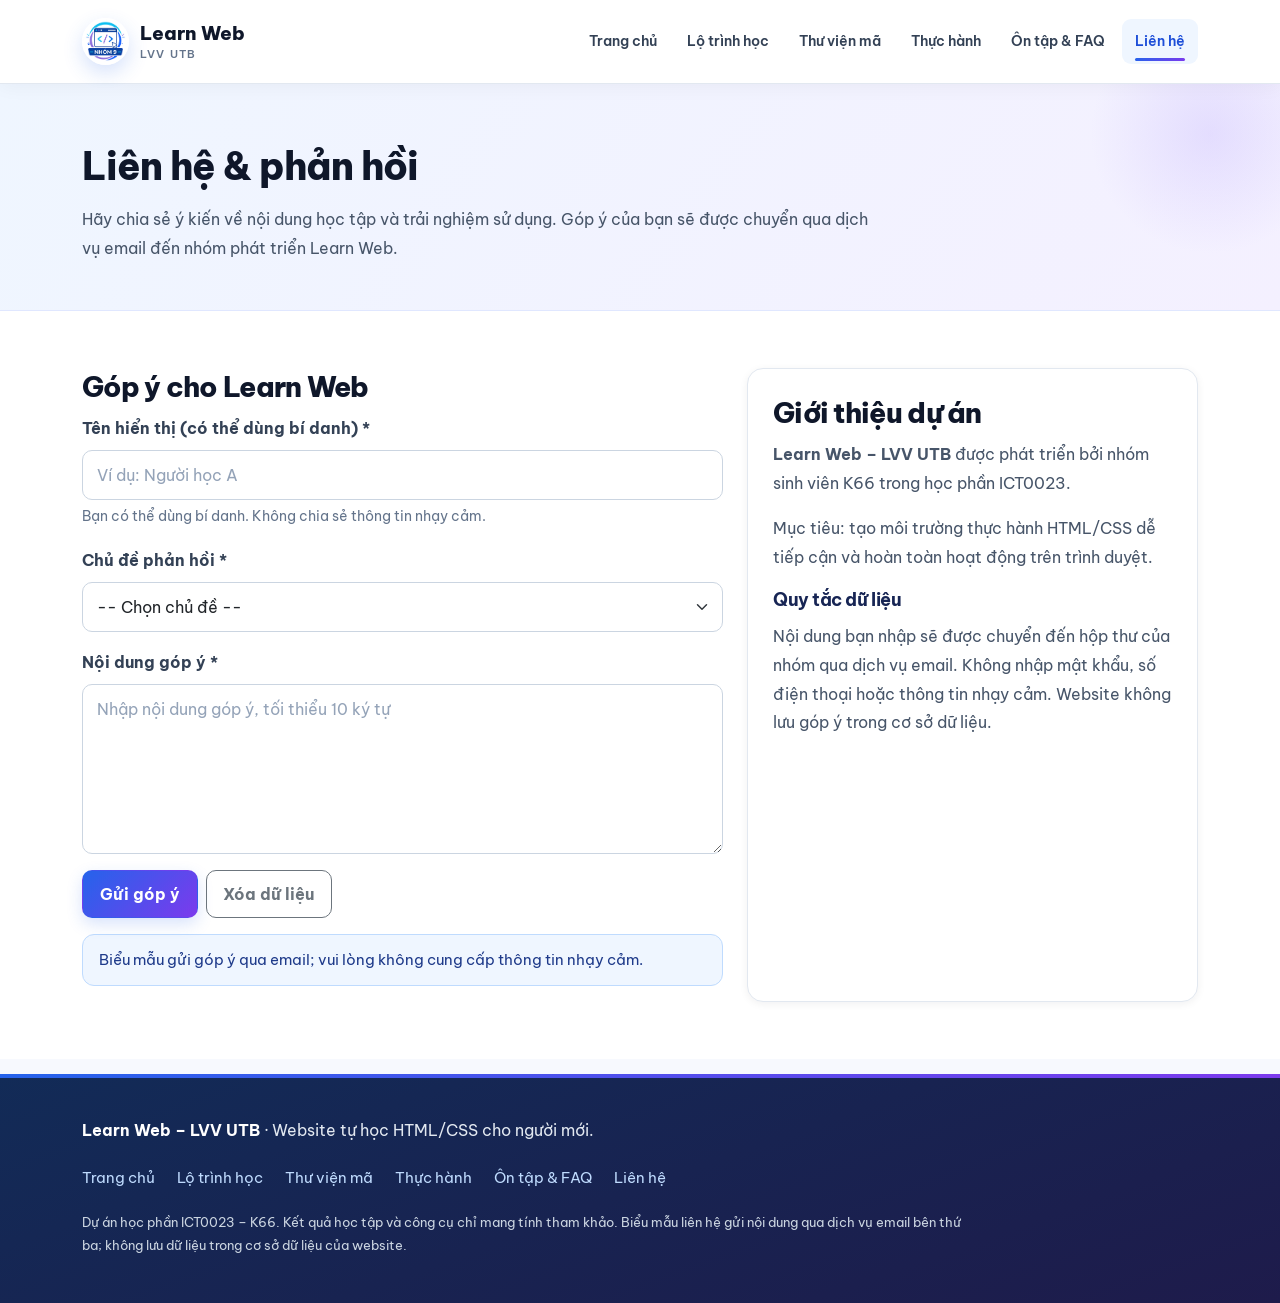
==== commit 1654d7b8: "Add files via upload" ====
--- a/contact.html
+++ b/contact.html
@@ -3,7 +3,7 @@
   <head>
     <meta charset="utf-8">
     <meta content="width=device-width, initial-scale=1.0" name="viewport">
-    <meta content="Góp ý mô phỏng cho dự án Learn Web" name="description">
+    <meta content="Gửi góp ý cho dự án Learn Web" name="description">
     <title>Liên hệ và phản hồi | Learn Web – LVV UTB</title>
     <link rel="icon" href="images/logo.png" type="image/png">
     <link href="https://cdn.jsdelivr.net/npm/bootstrap@5.3.3/dist/css/bootstrap.min.css" rel="stylesheet">
@@ -33,7 +33,7 @@
       <section class="page-heading">
         <div class="container">
           <h1>Liên hệ &amp; phản hồi</h1>
-          <p>Hãy chia sẻ ý kiến về nội dung học tập và trải nghiệm sử dụng. Đây là form mô phỏng; dữ liệu không được gửi đi hoặc lưu trữ.</p>
+          <p>Hãy chia sẻ ý kiến về nội dung học tập và trải nghiệm sử dụng. Góp ý của bạn sẽ được chuyển qua dịch vụ email đến nhóm phát triển Learn Web.</p>
         </div>
       </section>
       <section class="page-section">
@@ -43,9 +43,9 @@
               <h2>Góp ý cho Learn Web</h2>
               <form id="feedback-form" novalidate="">
                 <div class="mb-3">
-                  <label class="form-label" for="feedback-name">Tên hiển thị (bí danh hoặc dữ liệu mẫu) *</label>
+                  <label class="form-label" for="feedback-name">Tên hiển thị (có thể dùng bí danh) *</label>
                   <input class="form-control" id="feedback-name" maxlength="60" name="name" placeholder="Ví dụ: Người học A" required="" type="text">
-                  <p class="form-text">Không nhập họ tên hoặc thông tin nhận dạng thật.</p>
+                  <p class="form-text">Bạn có thể dùng bí danh. Không chia sẻ thông tin nhạy cảm.</p>
                   <p aria-live="polite" class="field-error" id="name-error"></p>
                 </div>
                 <div class="mb-3">
@@ -55,14 +55,15 @@
                 </div>
                 <div class="mb-3">
                   <label class="form-label" for="feedback-message">Nội dung góp ý *</label>
-                  <textarea class="form-control" id="feedback-message" maxlength="500" minlength="10" name="message" placeholder="Hãy ghi góp ý bằng dữ liệu mẫu, tối thiểu 10 ký tự" required="" rows="6"></textarea>
+                  <textarea class="form-control" id="feedback-message" maxlength="500" minlength="10" name="message" placeholder="Nhập nội dung góp ý, tối thiểu 10 ký tự" required="" rows="6"></textarea>
                   <p aria-live="polite" class="field-error" id="message-error"></p>
                 </div>
+                <div class="visually-hidden" aria-hidden="true"><label for="feedback-website">Để trống trường này</label><input id="feedback-website" name="website" type="text" tabindex="-1" autocomplete="off"></div>
                 <div class="d-flex gap-2">
-                  <button class="btn btn-primary" id="submit-feedback" type="button">Kiểm tra phản hồi</button>
+                  <button class="btn btn-primary" id="submit-feedback" type="submit">Gửi góp ý</button>
                   <button class="btn btn-outline-secondary" type="reset">Xóa dữ liệu</button>
                 </div>
-                <p id="feedback-status" role="status">Phản hồi chỉ được kiểm tra và hiển thị trên thiết bị này; không gửi hoặc lưu.</p>
+                <p id="feedback-status" role="status">Biểu mẫu gửi góp ý qua email; vui lòng không cung cấp thông tin nhạy cảm.</p>
               </form>
             </div>
             <div class="col-12 col-lg-5">
@@ -71,7 +72,7 @@
                 <p><strong>Learn Web – LVV UTB</strong> được phát triển bởi nhóm sinh viên K66 trong học phần ICT0023.</p>
                 <p>Mục tiêu: tạo môi trường thực hành HTML/CSS dễ tiếp cận và hoàn toàn hoạt động trên trình duyệt.</p>
                 <h3>Quy tắc dữ liệu</h3>
-                <p>Không nhập email, số điện thoại hoặc thông tin cá nhân thật. Website không lưu hoặc gửi bất kỳ nội dung phản hồi nào.</p>
+                <p>Nội dung bạn nhập sẽ được chuyển đến hộp thư của nhóm qua dịch vụ email. Không nhập mật khẩu, số điện thoại hoặc thông tin nhạy cảm. Website không lưu góp ý trong cơ sở dữ liệu.</p>
               </aside>
             </div>
           </div>
@@ -89,7 +90,7 @@
           <a href="quiz.html">Ôn tập &amp; FAQ</a>
           <a href="contact.html">Liên hệ</a>
         </nav>
-        <p class="small">Dự án học phần ICT0023 – K66. Kết quả học tập và công cụ chỉ mang tính tham khảo. Không thu thập hoặc lưu trữ dữ liệu cá nhân.</p>
+        <p class="small">Dự án học phần ICT0023 – K66. Kết quả học tập và công cụ chỉ mang tính tham khảo. Biểu mẫu liên hệ gửi nội dung qua dịch vụ email bên thứ ba; không lưu dữ liệu trong cơ sở dữ liệu của website.</p>
       </div>
     </footer>
     <script src="https://cdn.jsdelivr.net/npm/bootstrap@5.3.3/dist/js/bootstrap.bundle.min.js"></script>
